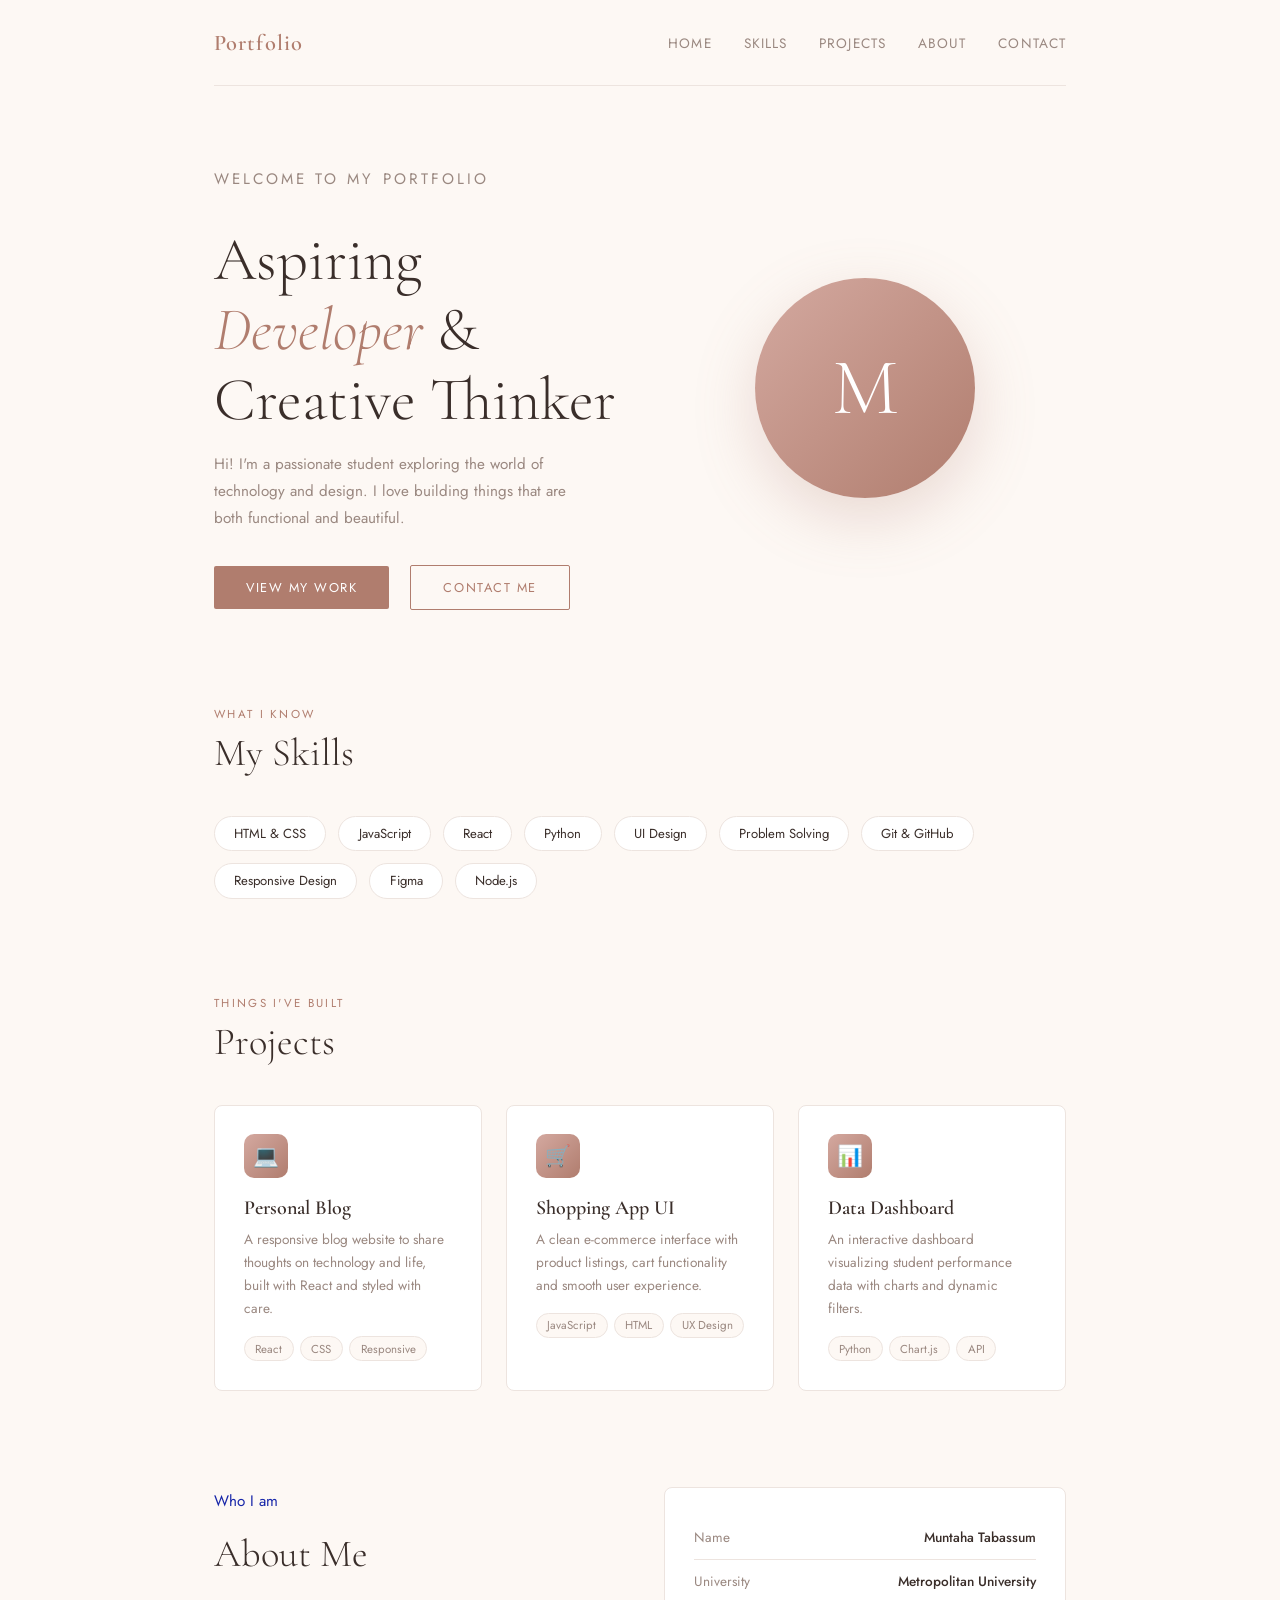
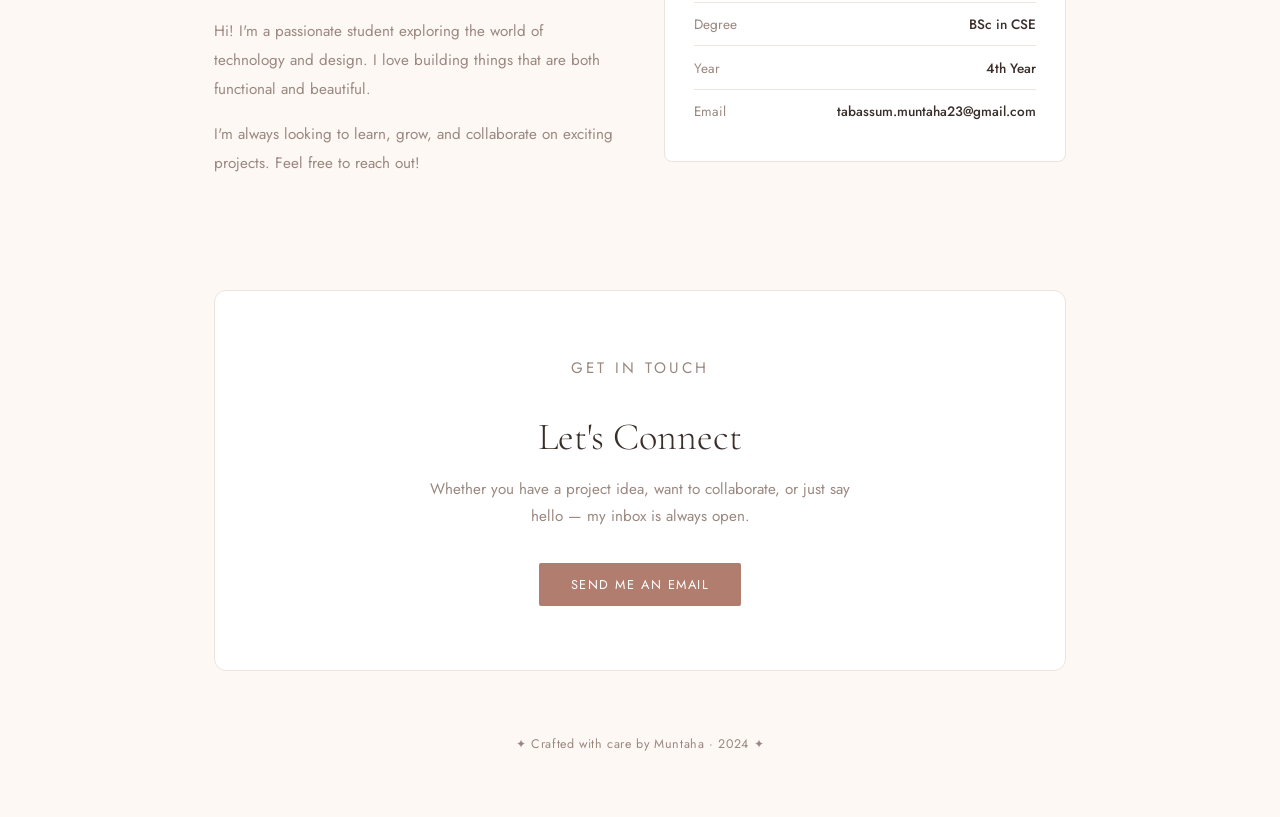
==== myportfolio.html @ ed67d620 "Add files via upload" ====
<!DOCTYPE html>
<html lang="en">
<head>
  <meta charset="UTF-8" />
  <meta name="viewport" content="width=device-width, initial-scale=1.0"/>
  <title>My Portfolio</title>
  <link href="https://fonts.googleapis.com/css2?family=Cormorant+Garamond:ital,wght@0,300;0,400;0,600;1,300;1,400&family=Jost:wght@300;400;500&display=swap" rel="stylesheet"/>
  <style>
    *, *::before, *::after { box-sizing: border-box; margin: 0; padding: 0; }

    /* ===================== */
    /* 🎨 COLORS — change these to restyle everything */
    :root {
      --bg:      #fdf8f4;    /* page background */
      --surface: #ffffff;    /* card background */
      --accent:  #b07d6e;    /* buttons, highlights */
      --accent2: #d4a9a0;    /* soft accent */
      --text:    #3a2e2a;    /* main text */
      --muted:   #9a8880;    /* secondary text */
      --border:  #ede4df;    /* card borders */
    }
    /* ===================== */

    html { scroll-behavior: smooth; }
    body { background: var(--bg); font-family: 'Jost', sans-serif; color: var(--text); }

    .portfolio { max-width: 900px; margin: 0 auto; padding: 0 1.5rem 4rem; }

    /* NAV */
    nav {
      display: flex; justify-content: space-between; align-items: center;
      padding: 1.8rem 0; border-bottom: 1px solid var(--border);
      margin-bottom: 5rem;
    }
    .nav-logo { font-family: 'Cormorant Garamond', serif; font-size: 1.4rem; font-weight: 600; letter-spacing: 0.05em; color: var(--accent); }
    .nav-links { display: flex; gap: 2rem; list-style: none; }
    .nav-links a { text-decoration: none; font-size: 0.85rem; letter-spacing: 0.08em; text-transform: uppercase; color: var(--muted); transition: color 0.2s; }
    .nav-links a:hover { color: var(--accent); }

    /* HERO */
    .hero { display: grid; grid-template-columns: 1fr 1fr; gap: 3rem; align-items: center; margin-bottom: 6rem; }
    .hero-text h1 { font-family: 'Cormorant Garamond', serif; font-size: clamp(2.4rem, 5vw, 3.8rem); font-weight: 300; line-height: 1.15; margin-bottom: 1rem; }
    .hero-text h1 em { font-style: italic; color: var(--accent); }
    .hero-text p { font-size: 0.95rem; color: var(--muted); line-height: 1.8; margin-bottom: 2rem; max-width: 360px; }
    .btn { display: inline-block; padding: 0.75rem 2rem; background: var(--accent); color: #fff; font-family: 'Jost', sans-serif; font-size: 0.8rem; letter-spacing: 0.12em; text-transform: uppercase; border: none; cursor: pointer; border-radius: 2px; text-decoration: none; transition: background 0.2s, transform 0.2s; }
    .btn:hover { background: var(--text); transform: translateY(-1px); }
    .btn-outline { background: transparent; color: var(--accent); border: 1px solid var(--accent); margin-left: 1rem; }
    .btn-outline:hover { background: var(--accent); color: #fff; }
    .hero-img { display: flex; justify-content: center; }
    .avatar { width: 220px; height: 220px; border-radius: 50%; background: linear-gradient(135deg, var(--accent2), var(--accent)); display: flex; align-items: center; justify-content: center; font-family: 'Cormorant Garamond', serif; font-size: 5rem; color: #fff; font-weight: 300; box-shadow: 0 20px 60px rgba(176,125,110,0.25); }

    /* SECTION LABELS */
    .section-label { font-size: 0.72rem; letter-spacing: 0.2em; text-transform: uppercase; color: var(--accent); margin-bottom: 0.5rem; }
    .section-title { font-family: 'Cormorant Garamond', serif; font-size: clamp(1.8rem, 3vw, 2.5rem); font-weight: 300; margin-bottom: 2.5rem; }

    /* SKILLS */
    .skills-section { margin-bottom: 6rem; }
    .skills-grid { display: flex; flex-wrap: wrap; gap: 0.75rem; }
    .skill-tag { padding: 0.45rem 1.2rem; background: var(--surface); border: 1px solid var(--border); border-radius: 50px; font-size: 0.82rem; color: var(--text); transition: all 0.2s; }
    .skill-tag:hover { background: var(--accent2); border-color: var(--accent2); color: #fff; }

    /* PROJECTS */
    .projects-section { margin-bottom: 6rem; }
    .projects-grid { display: grid; grid-template-columns: repeat(auto-fit, minmax(260px, 1fr)); gap: 1.5rem; }
    .project-card { background: var(--surface); border: 1px solid var(--border); border-radius: 8px; padding: 1.8rem; transition: box-shadow 0.25s, transform 0.25s; }
    .project-card:hover { box-shadow: 0 12px 40px rgba(176,125,110,0.15); transform: translateY(-3px); }
    .project-icon { width: 44px; height: 44px; background: linear-gradient(135deg, var(--accent2), var(--accent)); border-radius: 10px; display: flex; align-items: center; justify-content: center; font-size: 1.3rem; margin-bottom: 1.1rem; }
    .project-card h3 { font-family: 'Cormorant Garamond', serif; font-size: 1.25rem; font-weight: 600; margin-bottom: 0.5rem; }
    .project-card p { font-size: 0.85rem; color: var(--muted); line-height: 1.7; margin-bottom: 1rem; }
    .project-tags { display: flex; flex-wrap: wrap; gap: 0.4rem; }
    .project-tag { font-size: 0.72rem; padding: 0.2rem 0.65rem; background: var(--bg); border-radius: 50px; color: var(--muted); border: 1px solid var(--border); }

    /* ABOUT */
    .about-section { margin-bottom: 6rem; display: grid; grid-template-columns: 1fr 1fr; gap: 3rem; align-items: start; }
    .about-text p { font-size: 0.95rem; color: var(--muted); line-height: 1.9; margin-bottom: 1rem; }
    .about-details { background: var(--surface); border: 1px solid var(--border); border-radius: 8px; padding: 1.8rem; }
    .detail-row { display: flex; justify-content: space-between; padding: 0.7rem 0; border-bottom: 1px solid var(--border); font-size: 0.85rem; }
    .detail-row:last-child { border-bottom: none; }
    .detail-label { color: var(--muted); }
    .detail-value { color: var(--text); font-weight: 500; }

    /* CONTACT */
    .contact-section { text-align: center; padding: 4rem 2rem; background: var(--surface); border: 1px solid var(--border); border-radius: 12px; margin-bottom: 3rem; }
    .contact-section p { color: var(--muted); max-width: 420px; margin: 0 auto 2rem; line-height: 1.8; font-size: 0.95rem; }

    /* FOOTER */
    footer { text-align: center; font-size: 0.78rem; color: var(--muted); letter-spacing: 0.05em; padding-top: 1rem; }

    /* RESPONSIVE */
    @media (max-width: 640px) {
      .hero { grid-template-columns: 1fr; text-align: center; }
      .hero-img { order: -1; }
      .hero-text p { margin: 0 auto 2rem; }
      .about-section { grid-template-columns: 1fr; }
      nav { flex-direction: column; gap: 1rem; }
      .btn-outline { margin-left: 0; margin-top: 0.75rem; }
    }
  </style>
</head>
<body>

<div class="portfolio">

  <!-- NAV -->
  <nav>
    <div class="nav-logo" id="nav-name">Portfolio</div>  <!-- ✏️ Auto-filled from YOUR INFO below -->
    <ul class="nav-links">
      <li><a href="#home">Home</a></li>
      <li><a href="#skills">Skills</a></li>
      <li><a href="#projects">Projects</a></li>
      <li><a href="#about">About</a></li>
      <li><a href="#contact">Contact</a></li>
    </ul>
  </nav>

  <!-- HERO -->
  <section class="hero" id="home">
    <div class="hero-text">
      <p class="section-label">Welcome to my portfolio</p>
      <!-- ✏️ CHANGE TAGLINE: edit the text below, keep <em> for italic styling -->
      <h1>Aspiring <em>Developer</em> &amp; Creative Thinker</h1>
      <!-- ✏️ CHANGE BIO -->
      <p id="hero-bio">Hi! I'm a passionate student exploring the world of technology and design. I love building things that are both functional and beautiful.</p>
      <a class="btn" href="#projects">View My Work</a>
      <a class="btn btn-outline" href="#contact">Contact Me</a>
    </div>
    <div class="hero-img">
      <!-- ✏️ CHANGE INITIAL: the letter shown in the avatar circle -->
      <div class="avatar" id="avatar-initial">M</div>
    </div>
  </section>

  <!-- SKILLS -->
  <section class="skills-section" id="skills">
    <p class="section-label">What I know</p>
    <h2 class="section-title">My Skills</h2>
    <!-- ✏️ ADD/REMOVE SKILLS: copy a <span> line to add, delete one to remove -->
    <div class="skills-grid" id="skills-grid">
      <span class="skill-tag">HTML &amp; CSS</span>
      <span class="skill-tag">JavaScript</span>
      <span class="skill-tag">React</span>
      <span class="skill-tag">Python</span>
      <span class="skill-tag">UI Design</span>
      <span class="skill-tag">Problem Solving</span>
      <span class="skill-tag">Git &amp; GitHub</span>
      <span class="skill-tag">Responsive Design</span>
      <span class="skill-tag">Figma</span>
      <span class="skill-tag">Node.js</span>
    </div>
  </section>

  <!-- PROJECTS -->
  <section class="projects-section" id="projects">
    <p class="section-label">Things I've built</p>
    <h2 class="section-title">Projects</h2>
    <!-- ✏️ ADD/EDIT PROJECTS: copy a .project-card block to add a new one -->
    <div class="projects-grid">

      <div class="project-card">
        <div class="project-icon">💻</div>
        <h3>Personal Blog</h3>   <!-- ✏️ Project title -->
        <p>A responsive blog website to share thoughts on technology and life, built with React and styled with care.</p>
        <div class="project-tags">
          <span class="project-tag">React</span>
          <span class="project-tag">CSS</span>
          <span class="project-tag">Responsive</span>
        </div>
      </div>

      <div class="project-card">
        <div class="project-icon">🛒</div>
        <h3>Shopping App UI</h3>
        <p>A clean e-commerce interface with product listings, cart functionality and smooth user experience.</p>
        <div class="project-tags">
          <span class="project-tag">JavaScript</span>
          <span class="project-tag">HTML</span>
          <span class="project-tag">UX Design</span>
        </div>
      </div>

      <div class="project-card">
        <div class="project-icon">📊</div>
        <h3>Data Dashboard</h3>
        <p>An interactive dashboard visualizing student performance data with charts and dynamic filters.</p>
        <div class="project-tags">
          <span class="project-tag">Python</span>
          <span class="project-tag">Chart.js</span>
          <span class="project-tag">API</span>
        </div>
      </div>

    </div>
  </section>

  <!-- ABOUT -->
  <section class="about-section" id="about">
    <div class="about-text">
      <p style= "color: #1625a8; section-label">Who I am</p>
      <h2 class="section-title">About Me</h2>
      <p>Hi! I'm a passionate student exploring the world of technology and design. I love building things that are both functional and beautiful.</p>
      <p>I'm always looking to learn, grow, and collaborate on exciting projects. Feel free to reach out!</p>
    </div>
    <!-- ✏️ CHANGE DETAILS: update the right-side values below -->
    <div class="about-details">
      <div class="detail-row"><span class="detail-label">Name</span><span class="detail-value" id="detail-name">Muntaha Tabassum</span></div>
      <div class="detail-row"><span class="detail-label">University</span><span class="detail-value">Metropolitan University</span></div>
      <div class="detail-row"><span class="detail-label">Degree</span><span class="detail-value">BSc in CSE</span></div>
      <div class="detail-row"><span class="detail-label">Year</span><span class="detail-value">4th Year</span></div>
      <div class="detail-row"><span class="detail-label">Email</span><span class="detail-value" id="detail-email">tabassum.muntaha23@gmail.com</span></div>
    </div>
  </section>

  <!-- CONTACT -->
  <section class="contact-section" id="contact">
    <p class="section-label">Get in touch</p>
    <h2 class="section-title" style="margin-bottom:1rem;">Let's Connect</h2>
    <p>Whether you have a project idea, want to collaborate, or just say hello — my inbox is always open.</p>
    <!-- ✏️ CHANGE EMAIL in the href below -->
    <a class="btn" href="mailto:moontaha021@gmail.com" id="contact-btn">Send Me an Email</a>
  </section>

  <footer>
    <p>✦ Crafted with care by <span id="footer-name">Muntaha</span> · 2024 ✦</p>
  </footer>

</div>

</body>
</html>
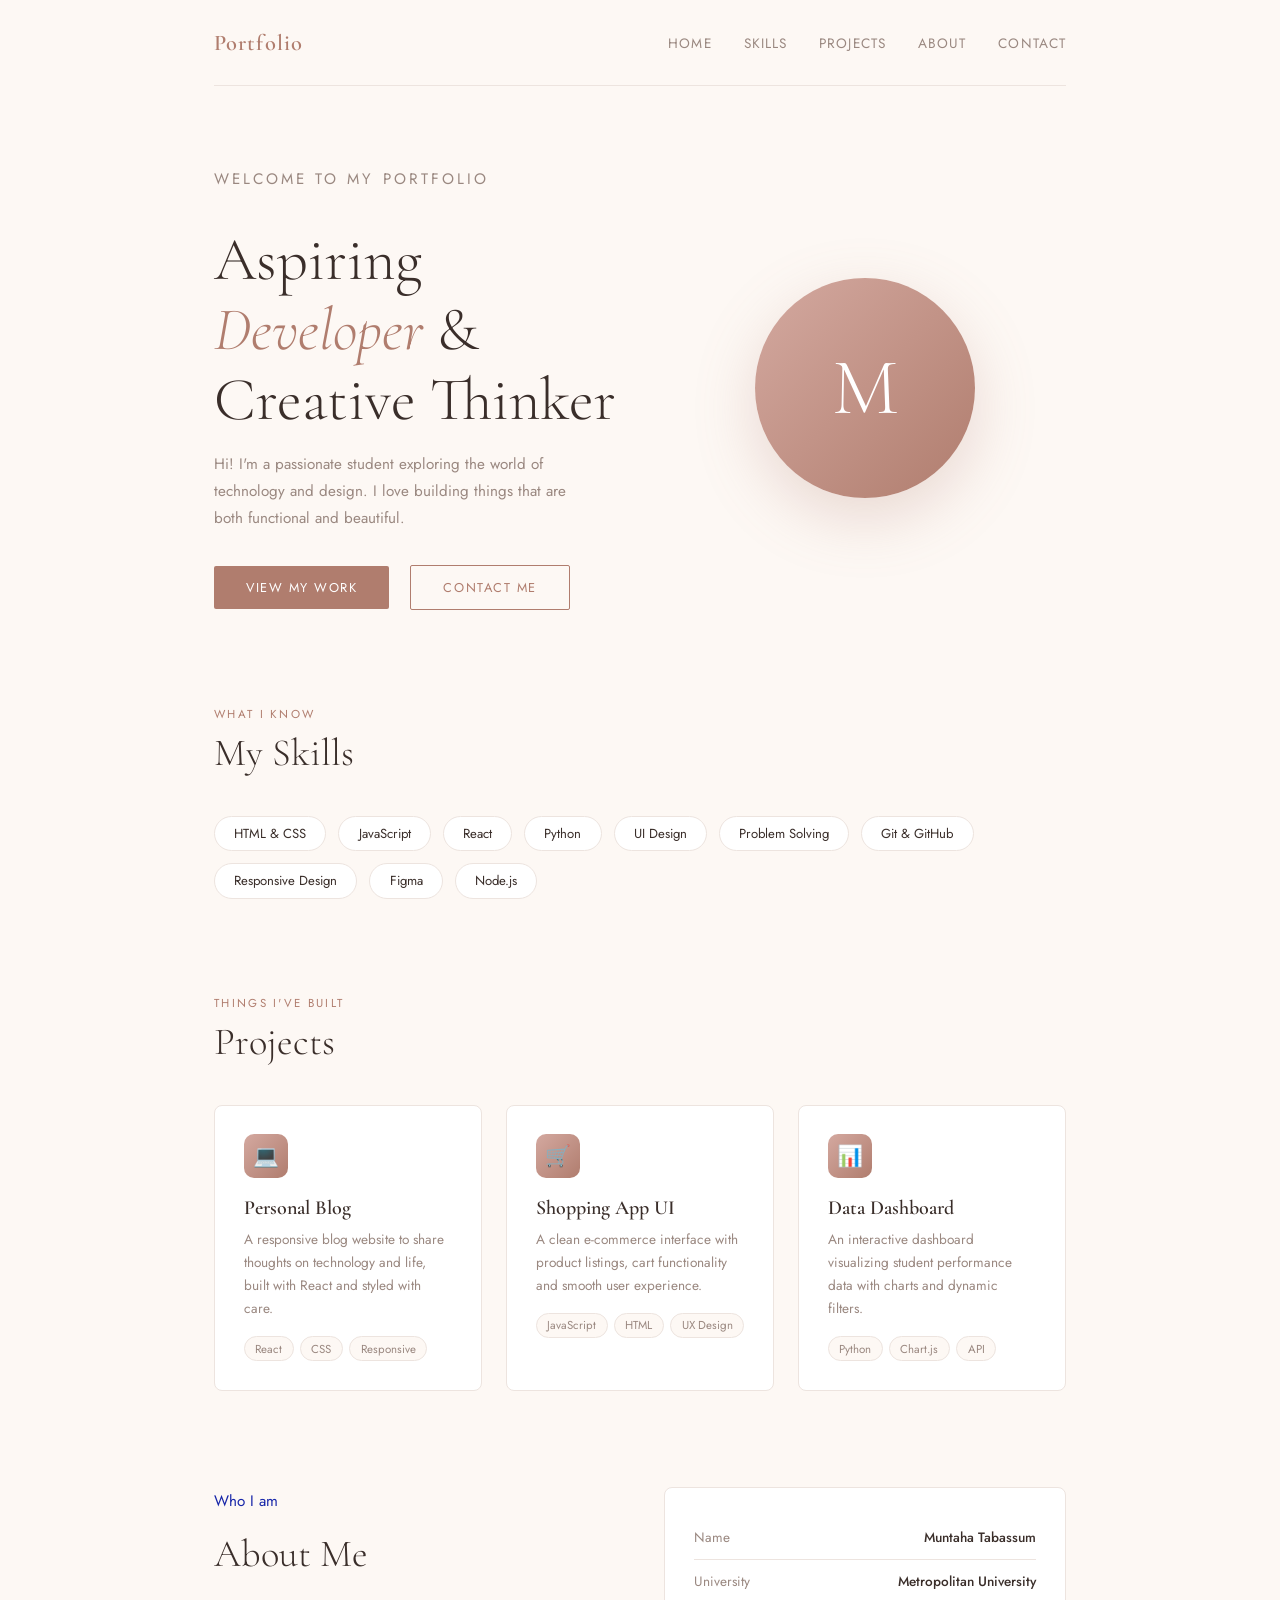
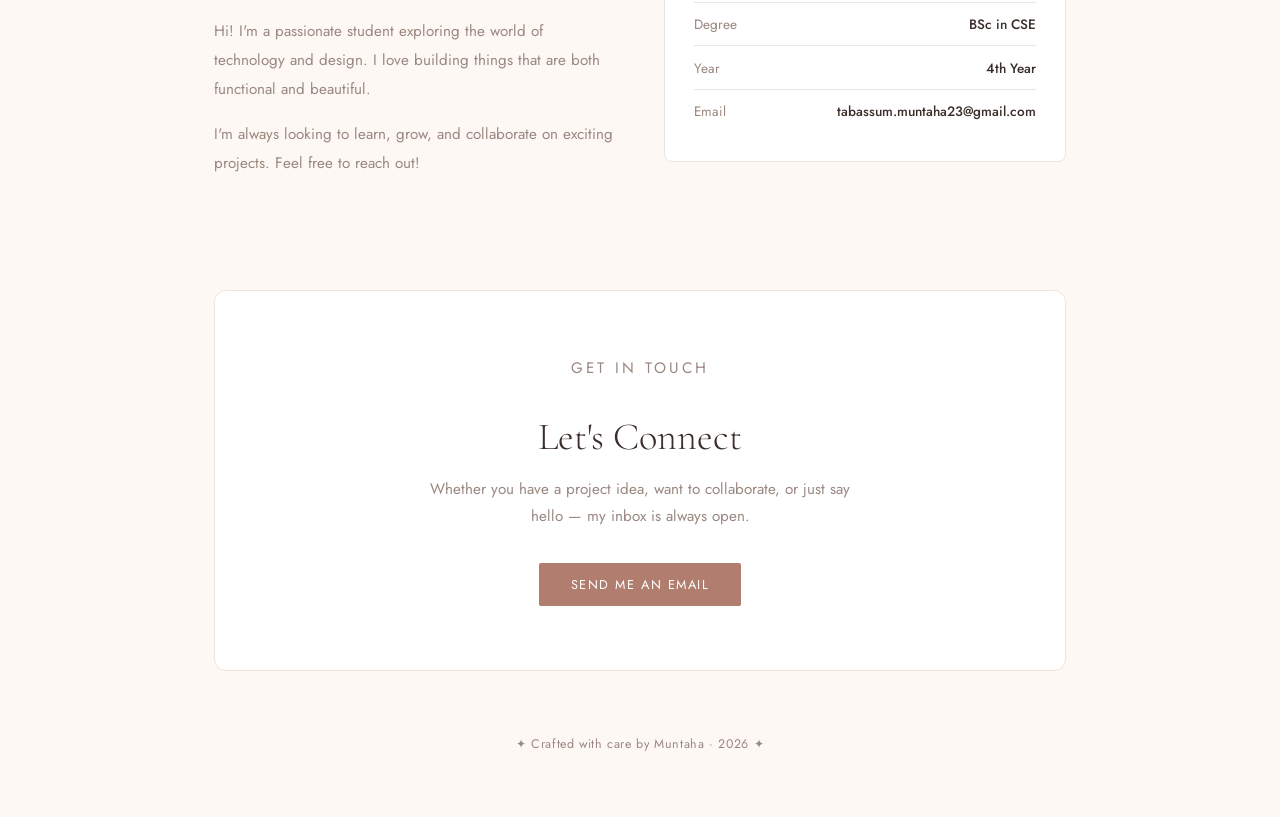
==== commit 2fbb6cb2: "myportfolio.html" ====
--- a/myportfolio.html
+++ b/myportfolio.html
@@ -116,7 +116,7 @@
   <!-- HERO -->
   <section class="hero" id="home">
     <div class="hero-text">
-      <p class="section-label">Welcome to my portfolio</p>
+      <p class="section-label">Welcome to my Portfolio</p>
       <!-- ✏️ CHANGE TAGLINE: edit the text below, keep <em> for italic styling -->
       <h1>Aspiring <em>Developer</em> &amp; Creative Thinker</h1>
       <!-- ✏️ CHANGE BIO -->
@@ -216,14 +216,17 @@
     <h2 class="section-title" style="margin-bottom:1rem;">Let's Connect</h2>
     <p>Whether you have a project idea, want to collaborate, or just say hello — my inbox is always open.</p>
     <!-- ✏️ CHANGE EMAIL in the href below -->
-    <a class="btn" href="mailto:moontaha021@gmail.com" id="contact-btn">Send Me an Email</a>
+    <a class="btn" href="mailto:youremail@example.com" id="contact-btn">Send Me an Email</a>
   </section>
 
   <footer>
-    <p>✦ Crafted with care by <span id="footer-name">Muntaha</span> · 2024 ✦</p>
+    <p>✦ Crafted with care by <span id="footer-name">Muntaha</span> · 2026 ✦</p>
   </footer>
 
 </div>
 
 </body>
 </html>
+
+
+
